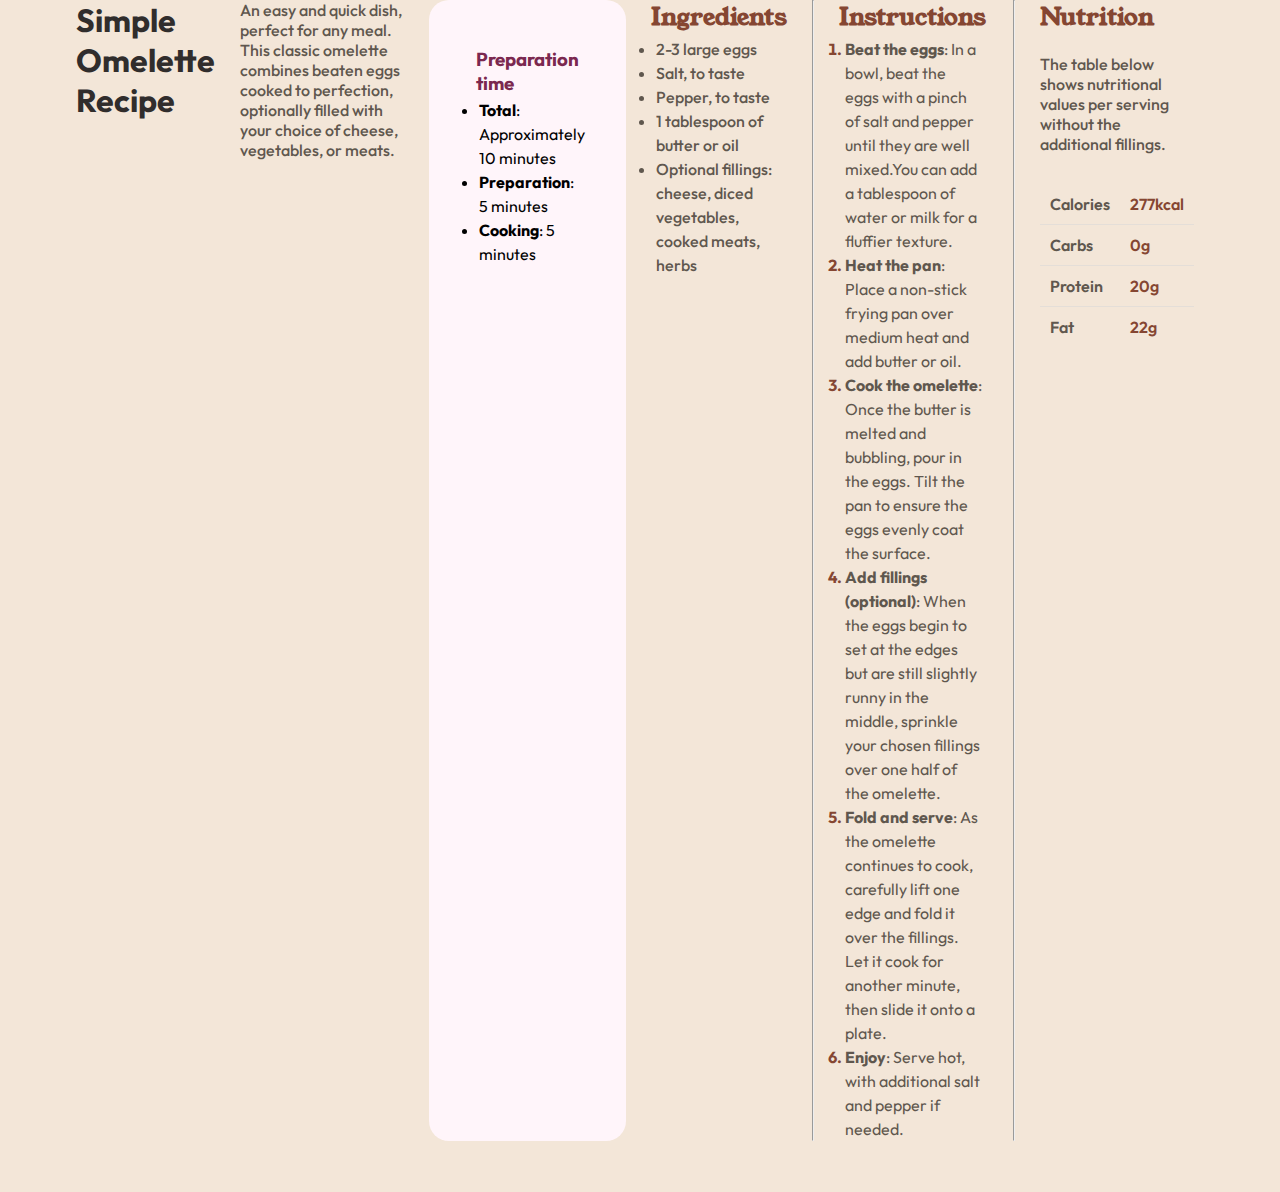
==== omlette recipe page/index.html @ 9075c8db "first commit with first project" ====
<!DOCTYPE html>
<html lang="en">
  <head>
    <meta charset="UTF-8" />
    <meta name="viewport" content="width=device-width, initial-scale=1.0" />
    <!-- displays site properly based on user's device -->

    <link
      rel="icon"
      type="image/png"
      sizes="32x32"
      href="./assets/images/favicon-32x32.png"
    />
    <link rel="stylesheet" href="style.css" />
    <title>Frontend Mentor | Recipe page</title>
    <link
      href="https://fonts.googleapis.com/css2?family=Outfit:wght@100..900&family=Young+Serif&display=swap"
      rel="stylesheet"
    />
  </head>
  <body>
    <div class="container">
      <img src="./assets/images/image-omelette.jpeg" alt="" class="image1" />
      <div class="text">
        <h1>Simple Omelette Recipe</h1>

        <p>
          An easy and quick dish, perfect for any meal. This classic omelette
          combines beaten eggs cooked to perfection, optionally filled with your
          choice of cheese, vegetables, or meats.
        </p>

        <div class="prep">
          <h3>Preparation time</h3>
          <ul>
            <li><b>Total</b>: Approximately 10 minutes</li>
            <li><b>Preparation</b>: 5 minutes</li>
            <li><b>Cooking</b>: 5 minutes</li>
          </ul>
        </div>
        <div class="ingredients">
          <h2>Ingredients</h2>
          <ul>
            <li>2-3 large eggs</li>
            <li>Salt, to taste</li>
            <li>Pepper, to taste</li>
            <li>1 tablespoon of butter or oil</li> 
            <li>Optional fillings: cheese, diced vegetables, cooked meats, herbs</li>
          </ul>
        </div>
        <hr>
        <div class="instructions">
          <h2>Instructions</h2>
          <ol>
            <li>
              <span><b>Beat the eggs</b>: In a bowl, beat the eggs with a pinch of salt and
              pepper until they are well mixed.You can add a tablespoon of water
              or milk for a fluffier texture.</span>
            </li>

            <li>
              <span><b>Heat the pan</b>: Place a non-stick frying pan over medium heat and
              add butter or oil.</span>
            </li>

            <li>
              <span><b>Cook the omelette</b>: Once the butter is melted and bubbling, pour in
              the eggs. Tilt the pan to ensure the eggs evenly coat the surface.</span>
            </li>

            <li>
              <span><b>Add fillings (optional)</b>: When the eggs begin to set at the edges
              but are still slightly runny in the middle, sprinkle your chosen
              fillings over one half of the omelette.</span>
            </li>

            <li>
              <span><b>Fold and serve</b>: As the omelette continues to cook, carefully lift
              one edge and fold it over the fillings. Let it cook for another
              minute, then slide it onto a plate.</span>
            </li>

            <li>
              <span><b>Enjoy</b>: Serve hot, with additional salt and pepper if needed.</span>
            </li>
          </ol>
        </div>
        <hr>
        <div class="nutrition">
          <h2>Nutrition</h2>

          <p>
            The table below shows nutritional values per serving without the
            additional fillings.
          </p>
          <table>
            <tr>
              <td class="tdborder">Calories</td>
              <td class="td1">277kcal</td>
            </tr>
            <tr>
              <td class="tdborder">Carbs</td>
              <td class="td1">0g</td>
            </tr>
            <tr>
              <td class="tdborder">Protein</td>
              <td class="td1">20g</td>
            </tr>
            <tr>
              <td class="td2">Fat</td>
              <td class="td3">22g</td>
            </tr>
          </table>
        </div>
      </div>
    </div>
  </body>
</html>
---- omlette recipe page/style.css ----
* {
  padding: 0;
  margin: 0;
  box-sizing: border-box;
}

.text, .container, body {
  display: flex;
  justify-content: center;
}

body {
  align-items: center;
  background-color: hsl(30, 54%, 90%);
}

.container {
  align-items: center;
  flex-direction: column;
}

.text {
  padding: 0 4% 4% 4%;
  margin: 0 35px 0 25px;
  gap: 25px;
}
.text h1 {
  font-family: "Outfit", sans-serif;
  color: hsl(24, 5%, 18%);
}
.text p {
  color: hsl(30, 10%, 34%);
  font-family: "Outfit", sans-serif;
  font-weight: 500;
}

.prep {
  background-color: hsl(330, 100%, 98%);
  padding: 4%;
  line-height: 1.5rem;
  font-family: "Outfit", sans-serif;
  border-radius: 20px;
}
.prep h3 {
  margin: 2px;
  color: hsl(332, 51%, 32%);
}
.prep ul {
  padding: 1% 0 0 5%;
}

.ingredients h2 {
  font-family: "Young Serif", sans-serif;
  color: hsl(14, 45%, 36%);
}
.ingredients ul {
  padding: 2% 4% 0 4%;
  line-height: 1.5rem;
  font-family: "Outfit", sans-serif;
  color: hsl(30, 10%, 34%);
  font-weight: 500;
}

.instructions h2 {
  font-family: "Young Serif", sans-serif;
  color: hsl(14, 45%, 36%);
}
.instructions ol {
  padding: 2% 4% 0 4%;
  line-height: 1.5rem;
  font-family: "Outfit", sans-serif;
}
.instructions li {
  color: hsl(14, 45%, 36%);
  font-weight: 700;
}
.instructions span {
  color: hsl(30, 10%, 34%);
  font-weight: 400;
}

.nutrition h2 {
  font-family: "Young Serif", sans-serif;
  color: hsl(14, 45%, 36%);
  padding-bottom: 20px;
}
.nutrition p {
  font-family: "Outfit", sans-serif;
  color: hsl(30, 10%, 34%);
  padding-bottom: 30px;
}
.nutrition table {
  font-family: "Outfit", sans-serif;
  margin: 0 auto;
  width: 100%;
  text-align: left;
  border-spacing: 0;
  border-collapse: collapse;
  font-weight: 600;
}

.td3, .td2, .td1, .tdborder {
  padding: 10px;
}

.tdborder {
  border-bottom: 1px solid hsl(30, 18%, 87%);
  color: hsl(30, 10%, 34%);
}

.td1 {
  color: hsl(14, 45%, 36%);
  border-bottom: 1px solid hsl(30, 18%, 87%);
}

.td2 {
  color: hsl(30, 10%, 34%);
}

.td3 {
  color: hsl(14, 45%, 36%);
}/*# sourceMappingURL=style.css.map */
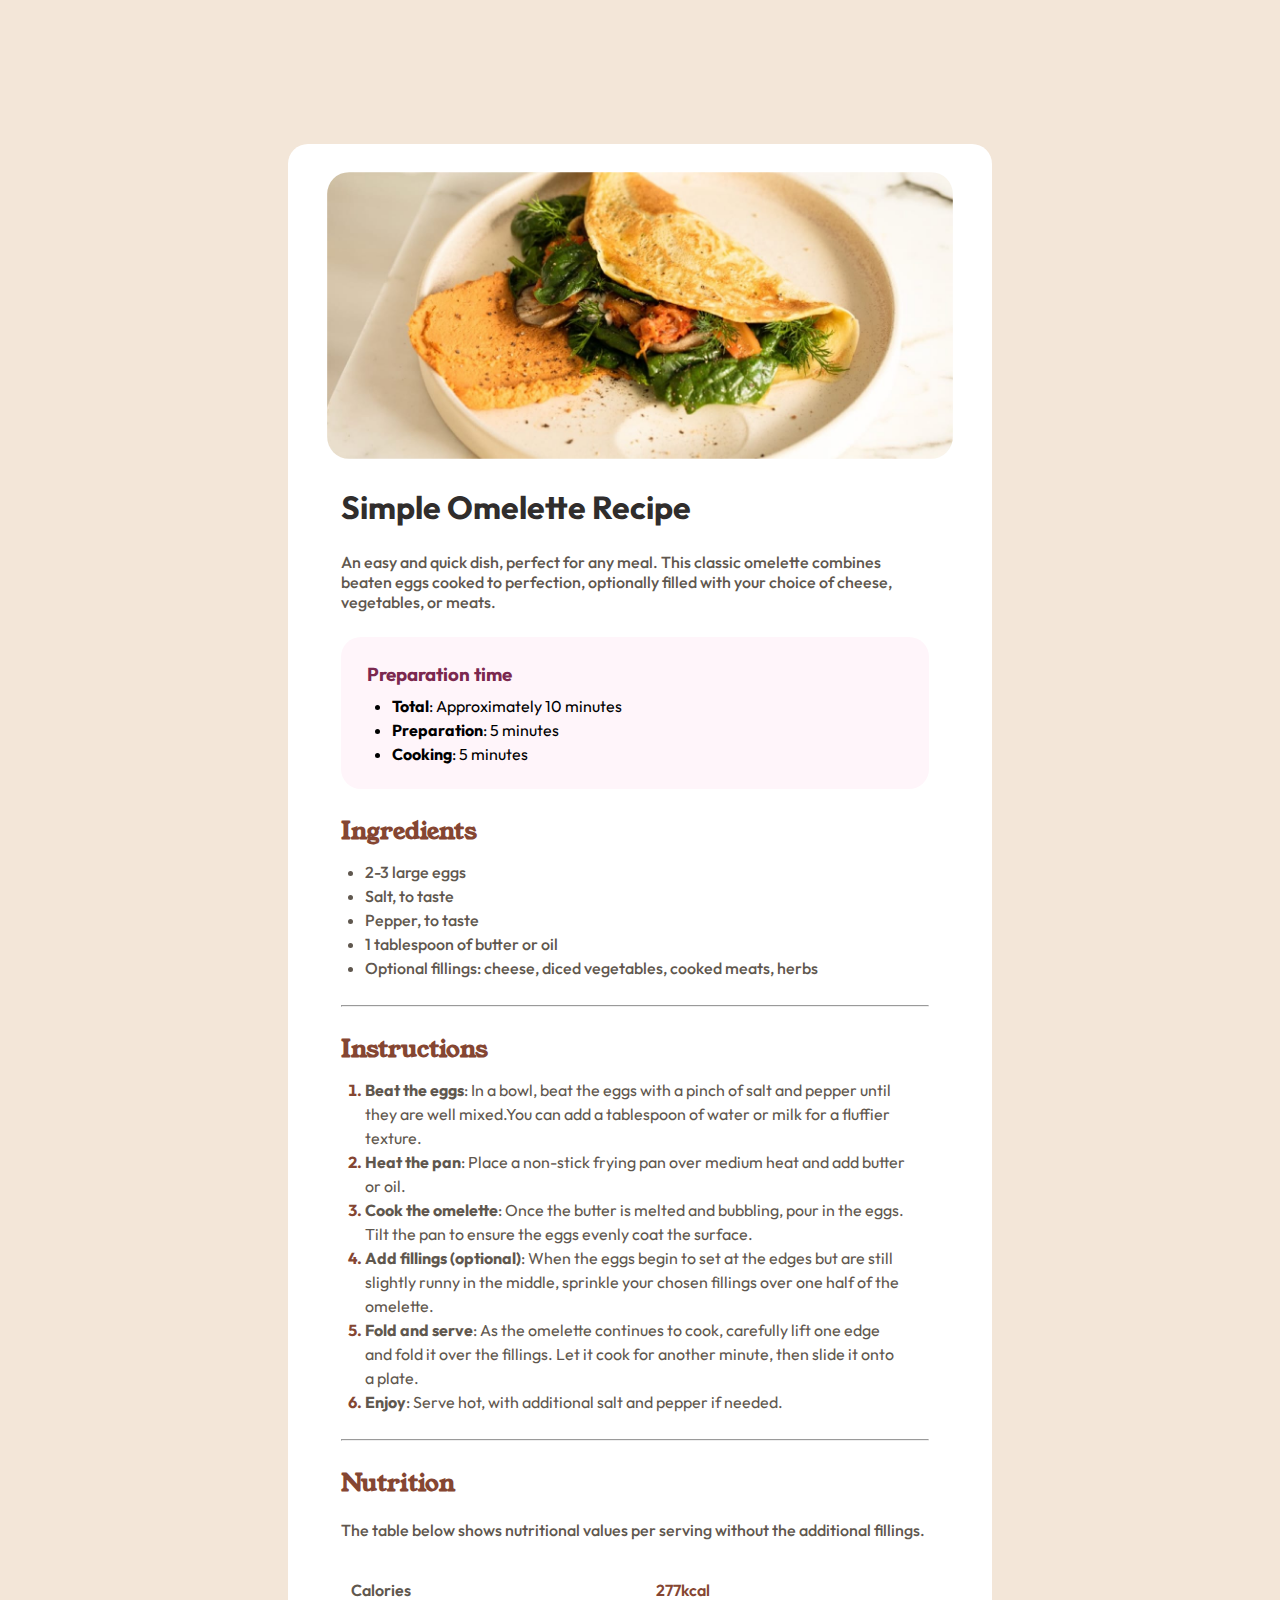
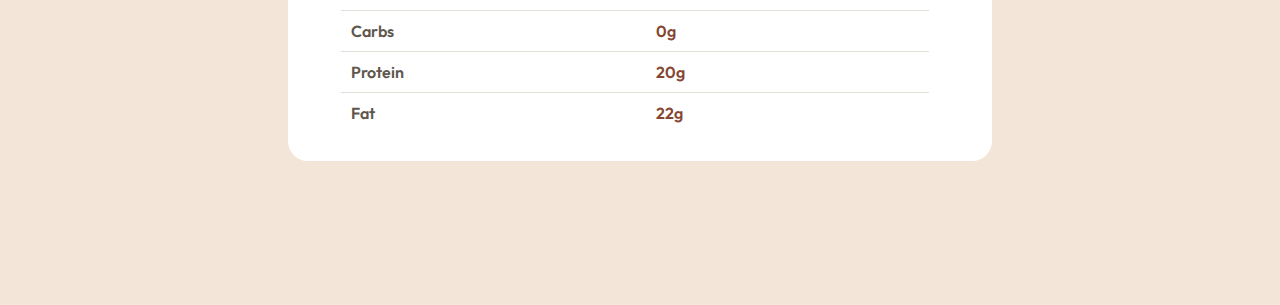
==== commit 7955a794: "added images and added other styling in proj. 2,  started project 3" ====
--- a/omlette recipe page/index.html
+++ b/omlette recipe page/index.html
@@ -9,7 +9,7 @@
       rel="icon"
       type="image/png"
       sizes="32x32"
-      href="./assets/images/favicon-32x32.png"
+      href=".images/favicon-32x32.png"
     />
     <link rel="stylesheet" href="style.css" />
     <title>Frontend Mentor | Recipe page</title>
@@ -20,7 +20,7 @@
   </head>
   <body>
     <div class="container">
-      <img src="./assets/images/image-omelette.jpeg" alt="" class="image1" />
+      <img src="./images/image-omelette.jpeg" alt="" class="image1" />
       <div class="text">
         <h1>Simple Omelette Recipe</h1>
 
--- a/omlette recipe page/style.css
+++ b/omlette recipe page/style.css
@@ -7,6 +7,7 @@
 .text, .container, body {
   display: flex;
   justify-content: center;
+  flex-direction: column;
 }
 
 body {
@@ -16,7 +17,17 @@
 
 .container {
   align-items: center;
-  flex-direction: column;
+  width: 55%;
+  height: 100%;
+  margin: 9rem;
+  border-radius: 20px;
+  background-color: white;
+}
+
+.image1 {
+  width: 97%;
+  padding: 4%;
+  border-radius: 50px;
 }
 
 .text {
